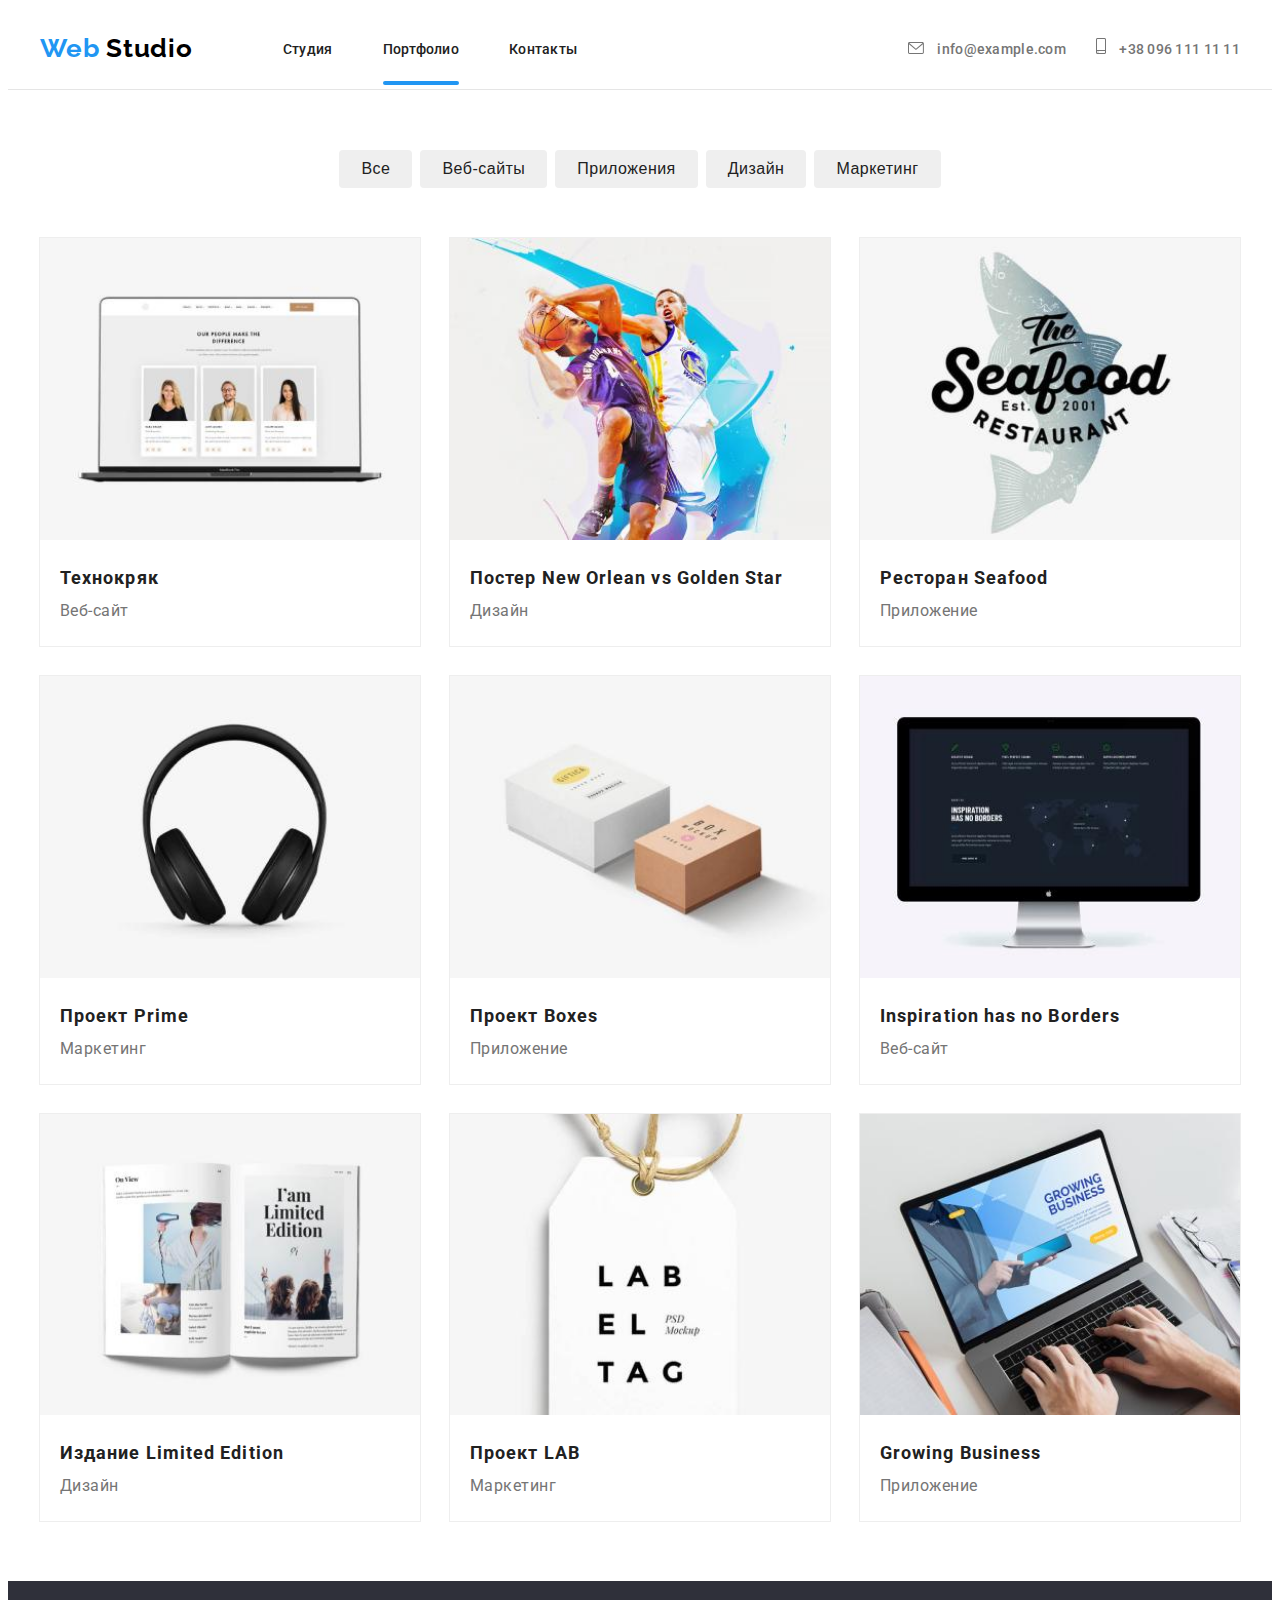
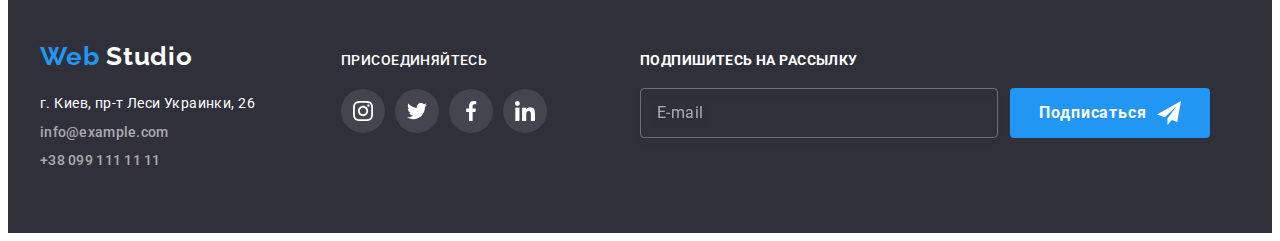
==== portfolio.html @ 74f57199 "start" ====
<!DOCTYPE html>
<html lang="ru">

<head>
    <meta charset="UTF-8">
    <meta http-equiv="X-UA-Compatible" content="IE=edge">
    <meta name="viewport" content="width=device-width, initial-scale=1.0">
    <title>Document</title>
    <link rel="preconnect" href="https://fonts.googleapis.com">
    <link rel="preconnect" href="https://fonts.gstatic.com" crossorigin>
    <link href="https://fonts.googleapis.com/css2?family=Raleway:wght@700&family=Roboto:wght@400;500;700;900&display=swap"
        rel="stylesheet">
    <link rel="stylesheet" href="https://cdnjs.cloudflare.com/ajax/libs/modern-normalize/1.1.0/modern-normalize.min.css"
        integrity="sha512-wpPYUAdjBVSE4KJnH1VR1HeZfpl1ub8YT/NKx4PuQ5NmX2tKuGu6U/JRp5y+Y8XG2tV+wKQpNHVUX03MfMFn9Q=="
        crossorigin="anonymous" referrerpolicy="no-referrer" />
    <link rel="stylesheet" href="./css/portfoliostyles.min.css" />
</head>

<body>
    <header class="header">
        <div class="container header__container">
            <a href="" class="logo header__logo link">
                <span class="header__logo__web">Web</span>
                <span class="header__logo__studio">Studio</span> </a>
        <nav class="header-navigation">
            <ul class="list header-list">
                <li class="header__item"><a class="link header__link" href="./index.html">Студия</a></li>
                <li class="header__item"><a class="link header__link active" href="./portfolio.html">Портфолио</a></li>
                <li class="header__item"><a class="link header__link" href="">Контакты</a></li>
            </ul>
        </nav>
        <div class="header-connect">
        <ul class="header-contacts list">
            <li><a class="header__mail link" href="mailto:info@example.com">
                <svg class="header-contacts__icon" width="16" height="12">
                    <use href="./images/symbol-defs.svg#icon-envelope"></use>
                </svg>
                info@example.com</a></li>
            <li><a class="header__tel link" href="tel:+380961111111">
                <svg class="header-contacts__icon" width="10" height="16">
                    <use href="./images/symbol-defs.svg#icon-smartphone"></use>
                </svg>
                +38 096 111 11 11</a></li>
        </ul></div>

        <!-- <button type="button" class="menu-open-btn" data-menu-open>
                <svg class="menu-open-btn__icon" width="40" height="40">
                    <use href="./images/symbol-defs.svg#icon-menu-open"></use>
                </svg>
            </button>
        
            <div class="mob-menu is-hidden"  data-menu>
                <div class="container">
                    <div class="mob-menu-top">
                        <button type="button" class="menu-close-btn" data-menu-close>
                            <svg class="menu-open-btn__icon" width="40" height="40">
                                <use href="./images/symbol-defs.svg#icon-menu-close"></use>
                            </svg>
                        </button>
                        <ul class="list mob-menu-list">
                            <li class="mob-menu-list__item">
                                <a class="link mob-menu-list__link active" href="./index.html">Студия</a>
                            </li>
                            <li class="mob-menu-list__item">
                                <a class="link mob-menu-list__link" href="./portfolio.html">Портфолио</a>
                            </li>
                            <li class="mob-menu-list__item">
                                <a class="link mob-menu-list__link" href="">Контакты</a>
                            </li>
                        </ul>
                </div>
                <div class="mob-menu-bottom">
                        <ul class="mob-menu__connect list">
                            <li class="mob-menu__connect-list_itemtel">
                                <a class="mob-menu__connect__tel link" href="tel:+380961111111">
                                    +38 096 111 11 11</a></li>
                            <li class="mob-menu__connect-list_itemmail">
                                <a class="mob-menu__connect__mail link" href="mailto:info@devstudio.com">
                                    info@devstudio.com</a></li>
                        </ul>
                    <ul class="list mob-social-list">
                        <li class="mob-social__item">
                            <a class="link mob-social__link" href="" target="_blank" rel="noopener noreferrer">Instagram</a>
                        </li>
                        <li class="mob-social__item">
                            <a class="link mob-social__link" href="" target="_blank" rel="noopener noreferrer">Twitter</a>
                        </li>
                        <li class="mob-social__item">
                            <a class="link mob-social__link" href="" target="_blank" rel="noopener noreferrer">Facebook</a>
                        </li>
                        <li class="mob-social__item">
                            <a class="link mob-social__link" href="" target="_blank" rel="noopener noreferrer">LinkedIn</a>
                        </li>
                    </ul>
                </div>
            </div> -->

        </div>
    </header>

    <main>
        <section class="hero section">
            <div class="container">
            <h1 class="visually-hidden">Портфолио</h1>
                <ul class="btn-list list">
                    <li class="btn-list__item"><button class="hero__btn" type="button">Все</button></li>
                    <li class="btn-list__item"><button class="hero__btn" type="button">Веб-сайты</button></li>
                    <li class="btn-list__item"><button class="hero__btn" type="button">Приложения</button></li>
                    <li class="btn-list__item"><button class="hero__btn" type="button">Дизайн</button></li>
                    <li class="btn-list__item"><button class="hero__btn" type="button">Маркетинг</button></li>
                </ul>
            <h2 class="visually-hidden"> Меню</h2>
                <ul class="menu-list list">
                    <li class="menu__item">
                        <div class="menu__item__wrap">
                            <picture>
                                <source srcset="
                                    ./images/portfolioimg/potfolio-desk_1.jpg     1x,
                                    ./images/portfolioimg/potfolio-desk_1-2x.jpg  2x" media="(min-width: 1200px)" />
                                <source srcset="
                                    ./images/portfolioimg/potfolio-tab_1.jpg     1x,
                                    ./images/portfolioimg/potfolio-tab_1-2x.jpg  2x" media="(min-width: 768px)" />
                                <source srcset="
                                    ./images/portfolioimg/potfolio-mob_1.jpg    1x,
                                    ./images/portfolioimg/potfolio-mob_1-2x.jpg 2x"  media="(min-width: 320px)" />
                                <img src="./images/portfolioimg/potfolio-desk_1.jpg" 
                                alt="Открытая страница сайта на экране ноутбука" />
                            </picture>

                            <p class="menu__item__top-text">
                            Технокряк это современная
                            площадка распространения
                            коронавируса. Компании
                            используют эту платформу для
                            цифровогo шпионажа и атак на
                            защищённые сервера конкурентов.
                            </p>
                        </div>
                        <div class="card-content">
                            <h3 class="menu__title">Технокряк</h3>
                        <p class="menu__text">Веб-сайт</p></div>
                    </li>
                    <li class="menu__item">
                        <div class="menu__item__wrap">
                            <picture>
                                <source srcset="
                                    ./images/portfolioimg/potfolio-desk_2.jpg     1x,
                                    ./images/portfolioimg/potfolio-desk_2-2x.jpg  2x" media="(min-width: 1200px)" />
                                <source srcset="
                                    ./images/portfolioimg/potfolio-tab_2.jpg     1x,
                                    ./images/portfolioimg/potfolio-tab_2-2x.jpg  2x" media="(min-width: 768px)" />
                                <source srcset="
                                ./images/portfolioimg/potfolio-mob_2.jpg    1x,
                                ./images/portfolioimg/potfolio-mob_2-2x.jpg 2x" media="(min-width: 320px)" />
                                <img src="./images/portfolioimg/potfolio-desk_2.jpg" alt="Играющие баскетболисты" />
                            </picture>

                            <p class="menu__item__top-text">
                                Технокряк это современная
                                площадка распространения
                                коронавируса. Компании
                                используют эту платформу для
                                цифровогo шпионажа и атак на
                                защищённые сервера конкурентов.
                            </p>
                        </div>
                        <div class="card-content">
                        <h3 class="menu__title">Постер New Orlean vs Golden Star</h3>
                        <p class="menu__text">Дизайн</p></div>
                    </li>
                    <li class="menu__item">
                        <div class="menu__item__wrap">
                            <picture>
                                <source srcset="
                                    ./images/portfolioimg/potfolio-desk_3.jpg     1x,
                                    ./images/portfolioimg/potfolio-desk_3-2x.jpg  2x" media="(min-width: 1200px)" />
                                <source srcset="
                                    ./images/portfolioimg/potfolio-tab_3.jpg     1x,
                                    ./images/portfolioimg/potfolio-tab_3-2x.jpg  2x" media="(min-width: 768px)" />
                                <source srcset="
                                    ./images/portfolioimg/potfolio-mob_3.jpg    1x,
                                    ./images/portfolioimg/potfolio-mob_3-2x.jpg 2x" media="(min-width: 320px)" />
                                <img src="./images/portfolioimg/potfolio-desk_3.jpg" alt="Логотип ресторана Seafood" />
                            </picture>
                            
                        <p class="menu__item__top-text">
                            Технокряк это современная
                            площадка распространения
                            коронавируса. Компании
                            используют эту платформу для
                            цифровогo шпионажа и атак на
                            защищённые сервера конкурентов.
                        </p>
                        </div>
                        <div class="card-content">
                        <h3 class="menu__title">Ресторан Seafood</h3>
                        <p class="menu__text">Приложение</p></div>
                    </li>
                    <li class="menu__item">
                        <div class="menu__item__wrap">
                            <picture>
                                <source srcset="
                                    ./images/portfolioimg/potfolio-desk_4.jpg     1x,
                                    ./images/portfolioimg/potfolio-desk_4-2x.jpg  2x" media="(min-width: 1200px)" />
                                <source srcset="
                                    ./images/portfolioimg/potfolio-tab_4.jpg     1x,
                                    ./images/portfolioimg/potfolio-tab_4-2x.jpg  2x" media="(min-width: 768px)" />
                                <source srcset="
                                    ./images/portfolioimg/potfolio-mob_4.jpg    1x,
                                    ./images/portfolioimg/potfolio-mob_4-2x.jpg 2x" media="(min-width: 320px)" />
                                <img src="./images/portfolioimg/potfolio-desk_4.jpg" alt="Накладные наушники" />
                            </picture>

                        <p class="menu__item__top-text">
                            Технокряк это современная
                            площадка распространения
                            коронавируса. Компании
                            используют эту платформу для
                            цифровогo шпионажа и атак на
                            защищённые сервера конкурентов.
                        </p>
                        </div>
                        <div class="card-content">
                        <h3 class="menu__title">Проект Prime</h3>
                        <p class="menu__text">Маркетинг</p></div>
                    </li>
                    <li class="menu__item">
                        <div class="menu__item__wrap">
                            <picture>
                                <source srcset="
                                    ./images/portfolioimg/potfolio-desk_5.jpg     1x,
                                    ./images/portfolioimg/potfolio-desk_5-2x.jpg  2x" media="(min-width: 1200px)" />
                                <source srcset="
                                    ./images/portfolioimg/potfolio-tab_5.jpg     1x,
                                    ./images/portfolioimg/potfolio-tab_5-2x.jpg  2x" media="(min-width: 768px)" />
                                <source srcset="
                                    ./images/portfolioimg/potfolio-mob_5.jpg    1x,
                                    ./images/portfolioimg/potfolio-mob_5-2x.jpg 2x" media="(min-width: 320px)" />
                                <img src="./images/portfolioimg/potfolio-desk_5.jpg" alt="Две маленькие картонные коробки" />
                            </picture>

                            <p class="menu__item__top-text">
                                Технокряк это современная
                                площадка распространения
                                коронавируса. Компании
                                используют эту платформу для
                                цифровогo шпионажа и атак на
                                защищённые сервера конкурентов.
                            </p>
                        </div>
                        <div class="card-content">
                        <h3 class="menu__title">Проект Boxes</h3>
                        <p class="menu__text">Приложение</p></div>
                    </li>
                    <li class="menu__item">
                        <div class="menu__item__wrap">
                            <picture>
                                <source srcset="
                                    ./images/portfolioimg/potfolio-desk_6.jpg     1x,
                                    ./images/portfolioimg/potfolio-desk_6-2x.jpg  2x" media="(min-width: 1200px)" />
                                <source srcset="
                                    ./images/portfolioimg/potfolio-tab_6.jpg     1x,
                                    ./images/portfolioimg/potfolio-tab_6-2x.jpg  2x" media="(min-width: 768px)" />
                                <source srcset="
                                    ./images/portfolioimg/potfolio-mob_6.jpg    1x,
                                    ./images/portfolioimg/potfolio-mob_6-2x.jpg 2x" media="(min-width: 320px)" />
                                <img src="./images/portfolioimg/potfolio-desk_6.jpg" alt="Экран монитора" />
                            </picture>

                    <p class="menu__item__top-text">
                        Технокряк это современная
                        площадка распространения
                        коронавируса. Компании
                        используют эту платформу для
                        цифровогo шпионажа и атак на
                        защищённые сервера конкурентов.
                    </p>
                        </div>
                        <div class="card-content">
                        <h3 class="menu__title">Inspiration has no Borders</h3>
                        <p class="menu__text">Веб-сайт</p></div>
                    </li>
                    <li class="menu__item">
                        <div class="menu__item__wrap">
                            <picture>
                                <source srcset="
                                    ./images/portfolioimg/potfolio-desk_7.jpg     1x,
                                    ./images/portfolioimg/potfolio-desk_7-2x.jpg  2x" media="(min-width: 1200px)" />
                                <source srcset="
                                    ./images/portfolioimg/potfolio-tab_7.jpg     1x,
                                    ./images/portfolioimg/potfolio-tab_7-2x.jpg  2x" media="(min-width: 768px)" />
                                <source srcset="
                                    ./images/portfolioimg/potfolio-mob_7.jpg    1x,
                                    ./images/portfolioimg/potfolio-mob_7-2x.jpg 2x" media="(min-width: 320px)" />
                                <img src="./images/portfolioimg/potfolio-desk_7.jpg" alt="Разворот журнала" />
                            </picture>

                        <p class="menu__item__top-text">
                            Технокряк это современная
                            площадка распространения
                            коронавируса. Компании
                            используют эту платформу для
                            цифровогo шпионажа и атак на
                            защищённые сервера конкурентов.
                        </p>
                        </div>
                        <div class="card-content">
                        <h3 class="menu__title">Издание Limited Edition</h3>
                        <p class="menu__text">Дизайн</p></div>
                    </li>
                    <li class="menu__item">
                        <div class="menu__item__wrap">
                            <picture>
                                <source srcset="
                                    ./images/portfolioimg/potfolio-desk_8.jpg     1x,
                                    ./images/portfolioimg/potfolio-desk_8-2x.jpg  2x" media="(min-width: 1200px)" />
                                <source srcset="
                                    ./images/portfolioimg/potfolio-tab_8.jpg     1x,
                                    ./images/portfolioimg/potfolio-tab_8-2x.jpg  2x" media="(min-width: 768px)" />
                                <source srcset="
                                    ./images/portfolioimg/potfolio-mob_8.jpg    1x,
                                    ./images/portfolioimg/potfolio-mob_8-2x.jpg 2x" media="(min-width: 320px)" />
                                <img src="./images/portfolioimg/potfolio-desk_8.jpg" alt="Табличка с лого" />
                            </picture>

                            <p class="menu__item__top-text">
                                Технокряк это современная
                                площадка распространения
                                коронавируса. Компании
                                используют эту платформу для
                                цифровогo шпионажа и атак на
                                защищённые сервера конкурентов.
                            </p>
                        </div>
                        <div class="card-content">
                        <h3 class="menu__title">Проект LAB</h3>
                        <p class="menu__text">Маркетинг</p></div>
                    </li>
                    <li class="menu__item">
                        <div class="menu__item__wrap">
                            <picture>
                                <source srcset="
                                    ./images/portfolioimg/potfolio-desk_9.jpg     1x,
                                    ./images/portfolioimg/potfolio-desk_9-2x.jpg  2x" media="(min-width: 1200px)" />
                                <source srcset="
                                    ./images/portfolioimg/potfolio-tab_9.jpg     1x,
                                    ./images/portfolioimg/potfolio-tab_9-2x.jpg  2x" media="(min-width: 768px)" />
                                <source srcset="
                                    ./images/portfolioimg/potfolio-mob_9.jpg    1x,
                                    ./images/portfolioimg/potfolio-mob_9-2x.jpg 2x" media="(min-width: 320px)" />
                                <img src="./images/portfolioimg/potfolio-desk_9.jpg" alt="Руки человека работающего на ноутбуке" />
                            </picture>

                            <p class="menu__item__top-text">
                                Технокряк это современная
                                площадка распространения
                                коронавируса. Компании
                                используют эту платформу для
                                цифровогo шпионажа и атак на
                                защищённые сервера конкурентов.
                            </p>
                        </div>
                        <div class="card-content">
                        <h3 class="menu__title">Growing Business</h3>
                        <p class="menu__text">Приложение</p></div>
                    </li>
                </ul>
                </div>
        </section>
    </main>

    <footer class="footer">
        <div class="footer__container container">
            <div class="footer-contacts__container">
                <h2 class="visually-hidden">Контакты</h2>
                <a href="" class="footer__logo link">
                    <span class="footer__logo__web">Web</span>
                    <span class="footer__logo__studio">Studio</span> </a>
                <address class="contacts-address">
                    <ul class="footer-list list">
                        <li>
                            <a class="address__link link" href="https://goo.gl/maps/wAJw6rY4cvXXhtLZ8" target="_blank"
                                rel="noopener noreferrer">г. Киев, пр-т Леси Украинки, 26</a>
                        </li>
                        <li>
                            <a class="footer__mail link" href="mailto:info@example.com">info@example.com</a>
                        </li>
                        <li>
                            <a class="footer__tel link" href="tel:+380991111111">+38 099 111 11 11</a>
                        </li>
                    </ul>
                </address>
            </div>
            <div class="footer__follow-us-container">
                <h3 class="follow-us__title">присоединяйтесь</h3>
                <ul class="follow-us-list list">
                    <li class="follow-us__item">
                        <a href="" class="follow-us__link">
                            <svg class="follow-us__icon" width="20" height="20">
                                <use href="./images/symbol-defs.svg#icon-instagram-2"></use>
                            </svg>
                        </a>
                    </li>
                    <li class="follow-us__item">
                        <a href="" class="follow-us__link">
                            <svg class="follow-us__icon" width="20" height="20">
                                <use href="./images/symbol-defs.svg#icon-twitter-1"></use>
                            </svg>
                        </a>
                    </li>
                    <li class="follow-us__item">
                        <a href="" class="follow-us__link">
                            <svg class="follow-us__icon" width="20" height="20">
                                <use href="./images/symbol-defs.svg#icon-facebook-1"></use>
                            </svg>
                        </a>
                    </li>
                    <li class="follow-us__item">
                        <a href="" class="follow-us__link">
                            <svg class="follow-us__icon" width="20" height="20">
                                <use href="./images/symbol-defs.svg#icon-linkedin-1"></use>
                            </svg>
                        </a>
                    </li>
                </ul>
            </div>
                    <div class="footer__subscribe-container">
                        <p class="subscribe-container__title">
                            Подпишитесь на рассылку
                        </p>
                        <form action="#" class="subscribe-form">
                            <input type="email" name="user-email" class="subscribe-form__input" placeholder="E-mail" />
                            <button type="button" class="btn subscribe__button">Подписаться
                                <svg class="subscribe__button__icon" width="24" height="24">
                                    <use href="./images/symbol-defs.svg#icon-icon-send"></use>
                                </svg>
                            </button>
                        </form>
                    </div>
        </div>
    </footer>
    <script src="./js/menu.js"></script>
    </body>
    
    </html>
---- css/portfoliostyles.min.css ----
:root{--first-title-color: #ffffff;--second-title-color: #212121;--third-title-color:#212121;--main-text-color: #212121;--second-text-color: #757575;--header-text-color:#212121;--accent-color: #2196F3}p,h1,h2,h3,h4 h5 h6{margin:0}ul{margin:0;padding:0}img{display:block;width:100%;max-width:100%;height:auto}body{font-family:"Roboto", sans-serif;color:var(--main-text-color)}.list{list-style:none}.link{text-decoration:none}.visually-hidden{position:absolute;white-space:nowrap;width:1px;height:1px;overflow:hidden;border:0;padding:0;clip:rect(0 0 0 0);clip-path:inset(50%);margin:-1px}.container{width:100%;padding-left:15px;padding-right:15px;margin:0 auto}@media screen and (min-width: 480px){.container{width:480px}}@media screen and (min-width: 768px){.container{width:768px}}@media screen and (min-width: 1200px){.container{width:1200px}}.btn{font-family:inherit;font-weight:700;font-size:16px;line-height:1.87;color:#FFFFFF;background-color:#2196F3;letter-spacing:0.06em;min-width:200px;min-height:50px;border:none;border-radius:4px}.btn:hover,.btn:focus{background-color:#188CE8}button{cursor:pointer}.section{padding-top:94px;padding-bottom:94px}.header{padding-top:16px;padding-bottom:16px;border-bottom:1px solid  #E5E5E5}@media screen and (min-width: 1200px){.header{padding-top:25px;padding-bottom:25px}}.header__container{display:flex;align-items:center}.header__logo{font-family:Raleway;font-weight:700;font-size:24px;line-height:1.16;letter-spacing:0.03em;margin-right:88px}@media screen and (min-width: 1200px){.header__logo{font-size:26px;line-height:1.19;margin-right:90px}}.header__logo__web{color:#2196F3}.header__logo__studio{color:#000000}.header-navigation{display:flex;align-items:center}@media screen and (max-width: 767px){.header-navigation{display:none}}.header-list{display:flex}.header__item:not(:last-child){margin-right:50px}.header__link{font-family:Roboto;font-weight:500;font-size:14px;line-height:1.14;letter-spacing:0.02em;color:var(--main-text-color);position:relative;transition:color 250ms cubic-bezier(0.4, 0, 0.2, 1)}.header__link.active::after{content:"";width:100%;height:4px;background-color:var(--accent-color);position:absolute;bottom:-32px;left:0;border-radius:2px}@media screen and (min-width: 768px){.header__link.active::after{bottom:-28px}}.header__link:hover,.header__link:focus{color:var(--accent-color)}.header-connect{display:flex;margin-left:auto}@media screen and (max-width: 767px){.header-connect{display:none}}.header-contacts{align-items:center}@media screen and (min-width: 1200px){.header-contacts{display:flex}}.header__mail{font-weight:500;font-size:14px;line-height:1.14;letter-spacing:0.02em;color:var(--second-text-color);transition:color 250ms cubic-bezier(0.4, 0, 0.2, 1)}.header__mail:hover,.header__mail:focus{color:var(--accent-color)}@media screen and (min-width: 1200px){.header__mail{margin-right:30px}}.header-contacts__icon{margin-right:10px;fill:currentColor;transition:color 250ms cubic-bezier(0.4, 0, 0.2, 1)}.header__tel{font-weight:500;font-size:14px;line-height:1.14;letter-spacing:0.02em;color:var(--second-text-color);transition:color 250ms cubic-bezier(0.4, 0, 0.2, 1)}.header__tel:hover,.header__tel:focus{color:var(--accent-color)}.menu-open-btn{margin-left:auto;margin-top:10px;margin-bottom:10px;cursor:pointer;background-color:#fff;border:none}.menu-open-btn:focus{fill:var(--accent-color)}@media screen and (min-width: 768px){.menu-open-btn{display:none}}.mob-menu{position:fixed;background-color:#ffffff;top:0;left:0;width:100vw;height:100vh;z-index:1;padding-top:10px;padding-bottom:48px;transition:opacity 1000ms, visibility 1000ms}.mob-menu .container{height:100%;display:flex;flex-direction:column;justify-content:space-between;padding-left:40px}.is-hidden{visibility:hidden;opacity:0;pointer-events:none}.menu-close-btn{margin-left:auto;display:block;cursor:pointer;background-color:#fff;border:none}.menu-close-btn:focus{fill:var(--accent-color)}.mob-menu-list__item:not(:last-child){margin-bottom:32px}.mob-menu-list__link{font-family:Roboto;font-style:normal;font-weight:500;font-size:40px;line-height:1.18;letter-spacing:0.02em;color:var(--main-text-color)}.mob-menu-list__link:hover,.mob-menu-list__link:focus{color:var(--accent-color)}.mob-menu__connect__tel{font-family:Roboto;font-weight:500;font-size:34px;line-height:1.18;letter-spacing:0.02em;color:var(--second-text-color);transition:color 250ms cubic-bezier(0.4, 0, 0.2, 1)}.mob-menu__connect__tel:hover,.mob-menu__connect__tel:focus{color:var(--accent-color)}.mob-menu__connect-list_itemtel{margin-bottom:32px}.mob-menu__connect__mail{font-family:Roboto;font-style:normal;font-weight:500;font-size:24px;line-height:1.17;letter-spacing:0.02em;color:var(--second-text-color);transition:color 250ms cubic-bezier(0.4, 0, 0.2, 1)}.mob-menu__connect__mail:hover,.mob-menu__connect__mail:focus{color:var(--accent-color)}.mob-menu__connect-list_itemmail{margin-bottom:64px}.mob-social-list{display:flex}.mob-social__item:not(:last-child){margin-right:20px;border-right:1px solid rgba(33,33,33,0.2);padding:0 10px}.mob-social__link{font-weight:500;font-size:18px;line-height:1.22;letter-spacing:0.02em;color:var(--accent-color)}.hero{padding-top:60px;padding-bottom:60px}.btn-list{display:flex;flex-wrap:wrap}@media screen and (max-width: 767px){.btn-list{margin-bottom:40px;margin-top:-15px}}@media screen and (min-width: 768px){.btn-list{justify-content:center;margin-bottom:30px}}@media screen and (min-width: 1200px){.btn-list{margin-bottom:50px}}@media screen and (max-width: 767px){.btn-list__item{margin-top:15px}}.btn-list__item:not(:last-child){margin-right:8px}.hero__btn{font-weight:500;font-size:16px;line-height:1.62;text-align:center;letter-spacing:0.03em;color:var(--main-text-color);border:none;padding:6px 22px;border-radius:4px;transition-property:color, background-color, box-shadow;transition-duration:250ms;transition-timing-function:cubic-bezier(0.4, 0, 0.2, 1)}.hero__btn:hover,.hero__btn:focus,.hero__btn:active{color:#FFFFFF;background-color:var(--accent-color);box-shadow:0px 3px 1px rgba(0,0,0,0.1),0px 1px 2px rgba(0,0,0,0.08),0px 2px 2px rgba(0,0,0,0.12)}.menu-list{margin-bottom:-30px}@media screen and (min-width: 768px){.menu-list{display:flex;flex-wrap:wrap;margin-left:-30px}}.menu__item{margin-bottom:30px;outline:1px solid #EEEEEE;transition:box-shadow 250ms cubic-bezier(0.4, 0, 0.2, 1)}@media screen and (min-width: 768px){.menu__item{width:calc(100% / 2 - 30px);margin-left:30px}}@media screen and (min-width: 1200px){.menu__item{width:calc(100% / 3 - 30px)}}.menu__item:hover,.menu__item:focus{cursor:pointer;box-shadow:0px 1px 1px rgba(0,0,0,0.12),0px 4px 4px rgba(0,0,0,0.06),1px 4px 6px rgba(0,0,0,0.16)}.menu__item:hover .menu__item__top-text{transform:translateY(0)}.menu__item__wrap{position:relative;overflow:hidden}.menu__item__top-text{position:absolute;top:0;left:0;background-color:rgba(33,150,243,0.9);padding:63px 24px 63px 24px;color:#ffffff;font-size:18px;line-height:1.56;letter-spacing:0.03em;overflow:auto;height:100%;transform:translateY(100%);transition:transform 250ms linear}.card-content{padding:20px}.menu__title{font-weight:bold;font-size:18px;line-height:2;letter-spacing:0.06em;color:var(--main-text-color)}.menu__text{font-weight:normal;font-size:16px;line-height:1.87;letter-spacing:0.03em;color:var(--second-text-color)}.footer{background-color:#2F303A;padding:60px 0px 60px 0px}@media screen and (min-width: 768px){.combining-footer__container{display:flex;justify-content:space-around}}@media screen and (min-width: 1200px){.footer__container{display:flex;align-items:baseline}}@media screen and (max-width: 1199px){.footer-contacts__container{margin-bottom:60px}}.footer__logo{font-family:Raleway;font-weight:700;font-size:24px;line-height:1.16;letter-spacing:0.03em}@media screen and (max-width: 767px){.footer__logo{display:block;text-align:center}}@media screen and (min-width: 1200px){.footer__logo{font-size:26px;line-height:1.19}}.footer__logo__web{color:#2196F3}.footer__logo__studio{color:#FFFFFF}.footer-list{margin-top:20px}@media screen and (max-width: 767px){.footer-list{text-align:center}}@media screen and (min-width: 1200px){.footer-list{width:231px;height:81px}}.address__link{font-style:normal;font-weight:400;font-size:14px;line-height:1.71;letter-spacing:0.03em;color:#FFFFFF;transition:color 250ms cubic-bezier(0.4, 0, 0.2, 1)}.address__link:hover,.address__link:focus{color:var(--accent-color)}.footer__mail{font-weight:500;font-style:normal;font-size:14px;margin-top:9px;margin-bottom:9px;display:block;line-height:1.14;letter-spacing:0.02em;color:rgba(255,255,255,0.6);transition:color 250ms cubic-bezier(0.4, 0, 0.2, 1)}.footer__mail:hover,.footer__mail:focus{color:var(--accent-color)}.footer__tel{font-weight:500;font-style:normal;font-size:14px;line-height:1.14;letter-spacing:0.02em;color:rgba(255,255,255,0.6);transition:color 250ms cubic-bezier(0.4, 0, 0.2, 1)}.footer__tel:hover,.footer__tel:focus{color:var(--accent-color)}@media screen and (max-width: 767px){.footer__follow-us-container{margin-bottom:60px}}@media screen and (min-width: 1200px){.footer__follow-us-container{margin-left:70px}}.follow-us__title{font-weight:500;font-size:14px;line-height:1.14;letter-spacing:0.03em;text-transform:uppercase;color:#FFFFFF;margin-bottom:20px}@media screen and (max-width: 1199px){.follow-us__title{text-align:center}}@media screen and (min-width: 1200px){.follow-us__title{text-align:left}}.follow-us-list{display:flex;justify-content:center}.follow-us__item{width:44px;height:44px}.follow-us__item+.follow-us__item{margin-left:10px}.follow-us__link{width:100%;height:100%;background-color:rgba(255,255,255,0.1);border-radius:50%;display:flex;align-items:center;justify-content:center;color:#ffffff;transition:background-color 250ms cubic-bezier(0.4, 0, 0.2, 1)}.follow-us__link:hover,.follow-us__link:focus{background-color:var(--accent-color)}.follow-us__icon{fill:currentColor}@media screen and (min-width: 1200px){.footer__subscribe-container{margin-left:93px}}.subscribe-container__title{font-weight:700;font-size:14px;line-height:1.15;letter-spacing:0.03em;text-transform:uppercase;color:#FFFFFF;margin-bottom:20px}@media screen and (max-width: 1199px){.subscribe-container__title{text-align:center}}@media screen and (min-width: 1200px){.subscribe-form{display:flex}}.subscribe-form{text-align:center}.subscribe-form__input{width:358px;height:50px;border:1px solid rgba(33,33,33,0.2);border-radius:4px;padding-left:16px;outline:none;color:var(--second-text-color);background-color:transparent;border:1px solid rgba(255,255,255,0.3);box-sizing:border-box;filter:drop-shadow(0px 4px 4px rgba(0,0,0,0.15))}@media screen and (max-width: 1199px){.subscribe-form__input{margin-bottom:20px}}.subscribe-form__input::placeholder{font-family:Roboto;font-style:normal;font-weight:400;font-size:16px;line-height:1.25;display:flex;align-items:center;letter-spacing:0.03em;color:rgba(255,255,255,0.6)}.subscribe__button{display:flex;justify-content:center;align-items:center;transition:background-color 250ms cubic-bezier(0.4, 0, 0.2, 1)}@media screen and (max-width: 1199px){.subscribe__button{position:relative;margin:0 auto}}@media screen and (min-width: 1200px){.subscribe__button{margin-left:12px}}.subscribe__button__icon{margin-left:10px}
/*# sourceMappingURL=portfoliostyles.min.css.map */
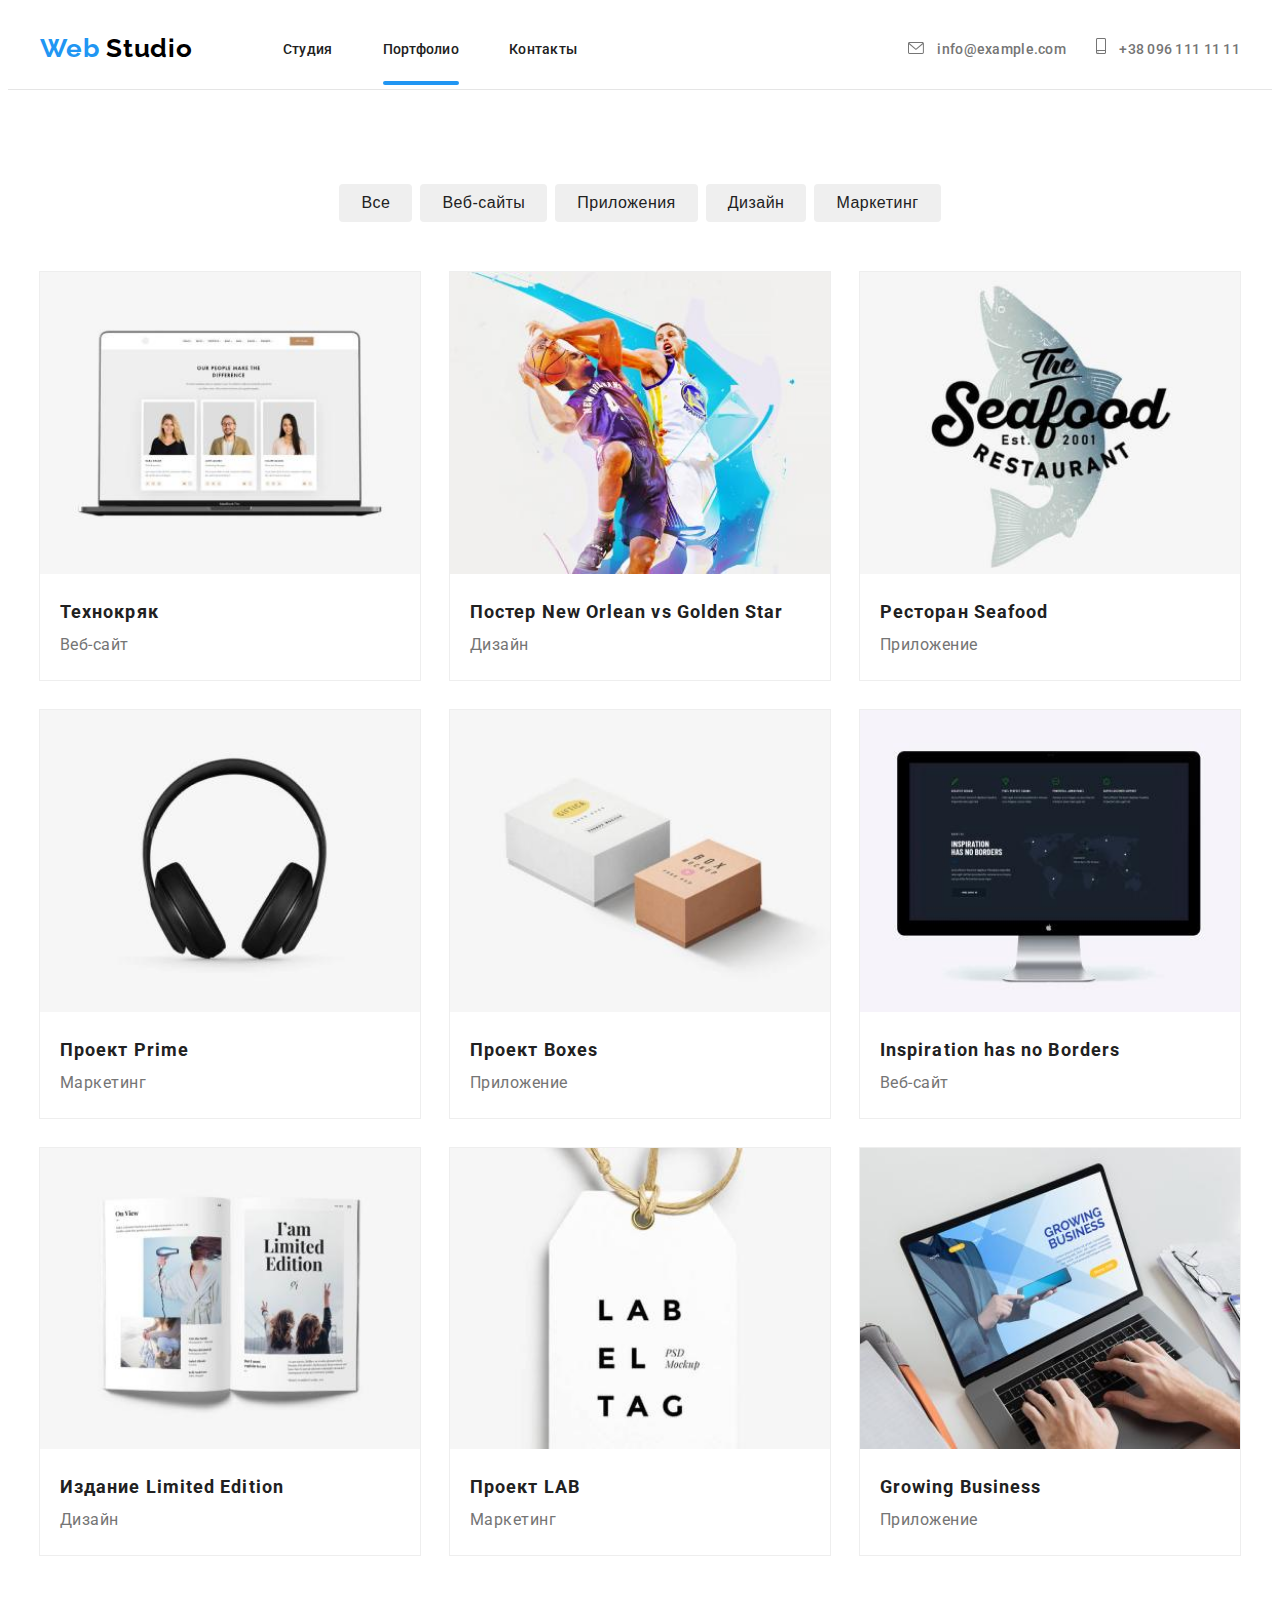
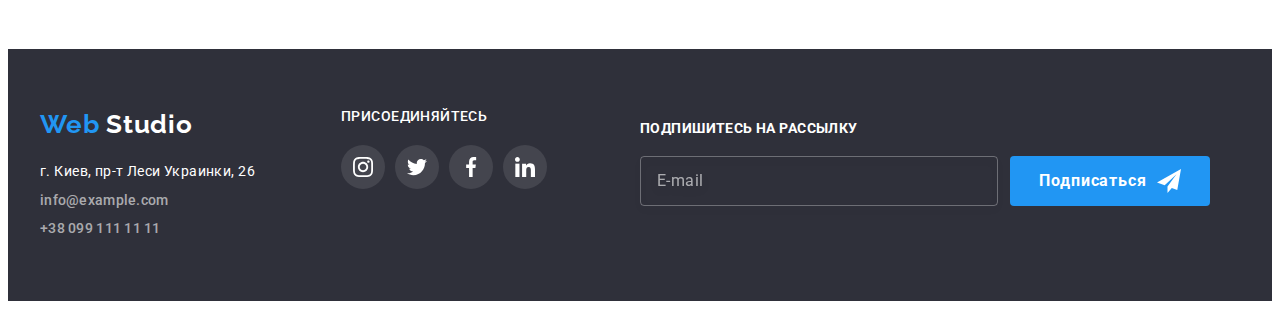
==== commit ae36cfd1: "vers1" ====
--- a/portfolio.html
+++ b/portfolio.html
@@ -43,7 +43,7 @@
                 +38 096 111 11 11</a></li>
         </ul></div>
 
-        <!-- <button type="button" class="menu-open-btn" data-menu-open>
+        <button type="button" class="menu-open-btn" data-menu-open>
                 <svg class="menu-open-btn__icon" width="40" height="40">
                     <use href="./images/symbol-defs.svg#icon-menu-open"></use>
                 </svg>
@@ -93,7 +93,7 @@
                         </li>
                     </ul>
                 </div>
-            </div> -->
+            </div>
 
         </div>
     </header>
@@ -371,6 +371,7 @@
 
     <footer class="footer">
         <div class="footer__container container">
+            <div class="combining-footer__container">
             <div class="footer-contacts__container">
                 <h2 class="visually-hidden">Контакты</h2>
                 <a href="" class="footer__logo link">
@@ -423,6 +424,7 @@
                         </a>
                     </li>
                 </ul>
+            </div>
             </div>
                     <div class="footer__subscribe-container">
                         <p class="subscribe-container__title">
--- a/css/portfoliostyles.min.css
+++ b/css/portfoliostyles.min.css
@@ -1,2 +1,2 @@
-:root{--first-title-color: #ffffff;--second-title-color: #212121;--third-title-color:#212121;--main-text-color: #212121;--second-text-color: #757575;--header-text-color:#212121;--accent-color: #2196F3}p,h1,h2,h3,h4 h5 h6{margin:0}ul{margin:0;padding:0}img{display:block;width:100%;max-width:100%;height:auto}body{font-family:"Roboto", sans-serif;color:var(--main-text-color)}.list{list-style:none}.link{text-decoration:none}.visually-hidden{position:absolute;white-space:nowrap;width:1px;height:1px;overflow:hidden;border:0;padding:0;clip:rect(0 0 0 0);clip-path:inset(50%);margin:-1px}.container{width:100%;padding-left:15px;padding-right:15px;margin:0 auto}@media screen and (min-width: 480px){.container{width:480px}}@media screen and (min-width: 768px){.container{width:768px}}@media screen and (min-width: 1200px){.container{width:1200px}}.btn{font-family:inherit;font-weight:700;font-size:16px;line-height:1.87;color:#FFFFFF;background-color:#2196F3;letter-spacing:0.06em;min-width:200px;min-height:50px;border:none;border-radius:4px}.btn:hover,.btn:focus{background-color:#188CE8}button{cursor:pointer}.section{padding-top:94px;padding-bottom:94px}.header{padding-top:16px;padding-bottom:16px;border-bottom:1px solid  #E5E5E5}@media screen and (min-width: 1200px){.header{padding-top:25px;padding-bottom:25px}}.header__container{display:flex;align-items:center}.header__logo{font-family:Raleway;font-weight:700;font-size:24px;line-height:1.16;letter-spacing:0.03em;margin-right:88px}@media screen and (min-width: 1200px){.header__logo{font-size:26px;line-height:1.19;margin-right:90px}}.header__logo__web{color:#2196F3}.header__logo__studio{color:#000000}.header-navigation{display:flex;align-items:center}@media screen and (max-width: 767px){.header-navigation{display:none}}.header-list{display:flex}.header__item:not(:last-child){margin-right:50px}.header__link{font-family:Roboto;font-weight:500;font-size:14px;line-height:1.14;letter-spacing:0.02em;color:var(--main-text-color);position:relative;transition:color 250ms cubic-bezier(0.4, 0, 0.2, 1)}.header__link.active::after{content:"";width:100%;height:4px;background-color:var(--accent-color);position:absolute;bottom:-32px;left:0;border-radius:2px}@media screen and (min-width: 768px){.header__link.active::after{bottom:-28px}}.header__link:hover,.header__link:focus{color:var(--accent-color)}.header-connect{display:flex;margin-left:auto}@media screen and (max-width: 767px){.header-connect{display:none}}.header-contacts{align-items:center}@media screen and (min-width: 1200px){.header-contacts{display:flex}}.header__mail{font-weight:500;font-size:14px;line-height:1.14;letter-spacing:0.02em;color:var(--second-text-color);transition:color 250ms cubic-bezier(0.4, 0, 0.2, 1)}.header__mail:hover,.header__mail:focus{color:var(--accent-color)}@media screen and (min-width: 1200px){.header__mail{margin-right:30px}}.header-contacts__icon{margin-right:10px;fill:currentColor;transition:color 250ms cubic-bezier(0.4, 0, 0.2, 1)}.header__tel{font-weight:500;font-size:14px;line-height:1.14;letter-spacing:0.02em;color:var(--second-text-color);transition:color 250ms cubic-bezier(0.4, 0, 0.2, 1)}.header__tel:hover,.header__tel:focus{color:var(--accent-color)}.menu-open-btn{margin-left:auto;margin-top:10px;margin-bottom:10px;cursor:pointer;background-color:#fff;border:none}.menu-open-btn:focus{fill:var(--accent-color)}@media screen and (min-width: 768px){.menu-open-btn{display:none}}.mob-menu{position:fixed;background-color:#ffffff;top:0;left:0;width:100vw;height:100vh;z-index:1;padding-top:10px;padding-bottom:48px;transition:opacity 1000ms, visibility 1000ms}.mob-menu .container{height:100%;display:flex;flex-direction:column;justify-content:space-between;padding-left:40px}.is-hidden{visibility:hidden;opacity:0;pointer-events:none}.menu-close-btn{margin-left:auto;display:block;cursor:pointer;background-color:#fff;border:none}.menu-close-btn:focus{fill:var(--accent-color)}.mob-menu-list__item:not(:last-child){margin-bottom:32px}.mob-menu-list__link{font-family:Roboto;font-style:normal;font-weight:500;font-size:40px;line-height:1.18;letter-spacing:0.02em;color:var(--main-text-color)}.mob-menu-list__link:hover,.mob-menu-list__link:focus{color:var(--accent-color)}.mob-menu__connect__tel{font-family:Roboto;font-weight:500;font-size:34px;line-height:1.18;letter-spacing:0.02em;color:var(--second-text-color);transition:color 250ms cubic-bezier(0.4, 0, 0.2, 1)}.mob-menu__connect__tel:hover,.mob-menu__connect__tel:focus{color:var(--accent-color)}.mob-menu__connect-list_itemtel{margin-bottom:32px}.mob-menu__connect__mail{font-family:Roboto;font-style:normal;font-weight:500;font-size:24px;line-height:1.17;letter-spacing:0.02em;color:var(--second-text-color);transition:color 250ms cubic-bezier(0.4, 0, 0.2, 1)}.mob-menu__connect__mail:hover,.mob-menu__connect__mail:focus{color:var(--accent-color)}.mob-menu__connect-list_itemmail{margin-bottom:64px}.mob-social-list{display:flex}.mob-social__item:not(:last-child){margin-right:20px;border-right:1px solid rgba(33,33,33,0.2);padding:0 10px}.mob-social__link{font-weight:500;font-size:18px;line-height:1.22;letter-spacing:0.02em;color:var(--accent-color)}.hero{padding-top:60px;padding-bottom:60px}.btn-list{display:flex;flex-wrap:wrap}@media screen and (max-width: 767px){.btn-list{margin-bottom:40px;margin-top:-15px}}@media screen and (min-width: 768px){.btn-list{justify-content:center;margin-bottom:30px}}@media screen and (min-width: 1200px){.btn-list{margin-bottom:50px}}@media screen and (max-width: 767px){.btn-list__item{margin-top:15px}}.btn-list__item:not(:last-child){margin-right:8px}.hero__btn{font-weight:500;font-size:16px;line-height:1.62;text-align:center;letter-spacing:0.03em;color:var(--main-text-color);border:none;padding:6px 22px;border-radius:4px;transition-property:color, background-color, box-shadow;transition-duration:250ms;transition-timing-function:cubic-bezier(0.4, 0, 0.2, 1)}.hero__btn:hover,.hero__btn:focus,.hero__btn:active{color:#FFFFFF;background-color:var(--accent-color);box-shadow:0px 3px 1px rgba(0,0,0,0.1),0px 1px 2px rgba(0,0,0,0.08),0px 2px 2px rgba(0,0,0,0.12)}.menu-list{margin-bottom:-30px}@media screen and (min-width: 768px){.menu-list{display:flex;flex-wrap:wrap;margin-left:-30px}}.menu__item{margin-bottom:30px;outline:1px solid #EEEEEE;transition:box-shadow 250ms cubic-bezier(0.4, 0, 0.2, 1)}@media screen and (min-width: 768px){.menu__item{width:calc(100% / 2 - 30px);margin-left:30px}}@media screen and (min-width: 1200px){.menu__item{width:calc(100% / 3 - 30px)}}.menu__item:hover,.menu__item:focus{cursor:pointer;box-shadow:0px 1px 1px rgba(0,0,0,0.12),0px 4px 4px rgba(0,0,0,0.06),1px 4px 6px rgba(0,0,0,0.16)}.menu__item:hover .menu__item__top-text{transform:translateY(0)}.menu__item__wrap{position:relative;overflow:hidden}.menu__item__top-text{position:absolute;top:0;left:0;background-color:rgba(33,150,243,0.9);padding:63px 24px 63px 24px;color:#ffffff;font-size:18px;line-height:1.56;letter-spacing:0.03em;overflow:auto;height:100%;transform:translateY(100%);transition:transform 250ms linear}.card-content{padding:20px}.menu__title{font-weight:bold;font-size:18px;line-height:2;letter-spacing:0.06em;color:var(--main-text-color)}.menu__text{font-weight:normal;font-size:16px;line-height:1.87;letter-spacing:0.03em;color:var(--second-text-color)}.footer{background-color:#2F303A;padding:60px 0px 60px 0px}@media screen and (min-width: 768px){.combining-footer__container{display:flex;justify-content:space-around}}@media screen and (min-width: 1200px){.footer__container{display:flex;align-items:baseline}}@media screen and (max-width: 1199px){.footer-contacts__container{margin-bottom:60px}}.footer__logo{font-family:Raleway;font-weight:700;font-size:24px;line-height:1.16;letter-spacing:0.03em}@media screen and (max-width: 767px){.footer__logo{display:block;text-align:center}}@media screen and (min-width: 1200px){.footer__logo{font-size:26px;line-height:1.19}}.footer__logo__web{color:#2196F3}.footer__logo__studio{color:#FFFFFF}.footer-list{margin-top:20px}@media screen and (max-width: 767px){.footer-list{text-align:center}}@media screen and (min-width: 1200px){.footer-list{width:231px;height:81px}}.address__link{font-style:normal;font-weight:400;font-size:14px;line-height:1.71;letter-spacing:0.03em;color:#FFFFFF;transition:color 250ms cubic-bezier(0.4, 0, 0.2, 1)}.address__link:hover,.address__link:focus{color:var(--accent-color)}.footer__mail{font-weight:500;font-style:normal;font-size:14px;margin-top:9px;margin-bottom:9px;display:block;line-height:1.14;letter-spacing:0.02em;color:rgba(255,255,255,0.6);transition:color 250ms cubic-bezier(0.4, 0, 0.2, 1)}.footer__mail:hover,.footer__mail:focus{color:var(--accent-color)}.footer__tel{font-weight:500;font-style:normal;font-size:14px;line-height:1.14;letter-spacing:0.02em;color:rgba(255,255,255,0.6);transition:color 250ms cubic-bezier(0.4, 0, 0.2, 1)}.footer__tel:hover,.footer__tel:focus{color:var(--accent-color)}@media screen and (max-width: 767px){.footer__follow-us-container{margin-bottom:60px}}@media screen and (min-width: 1200px){.footer__follow-us-container{margin-left:70px}}.follow-us__title{font-weight:500;font-size:14px;line-height:1.14;letter-spacing:0.03em;text-transform:uppercase;color:#FFFFFF;margin-bottom:20px}@media screen and (max-width: 1199px){.follow-us__title{text-align:center}}@media screen and (min-width: 1200px){.follow-us__title{text-align:left}}.follow-us-list{display:flex;justify-content:center}.follow-us__item{width:44px;height:44px}.follow-us__item+.follow-us__item{margin-left:10px}.follow-us__link{width:100%;height:100%;background-color:rgba(255,255,255,0.1);border-radius:50%;display:flex;align-items:center;justify-content:center;color:#ffffff;transition:background-color 250ms cubic-bezier(0.4, 0, 0.2, 1)}.follow-us__link:hover,.follow-us__link:focus{background-color:var(--accent-color)}.follow-us__icon{fill:currentColor}@media screen and (min-width: 1200px){.footer__subscribe-container{margin-left:93px}}.subscribe-container__title{font-weight:700;font-size:14px;line-height:1.15;letter-spacing:0.03em;text-transform:uppercase;color:#FFFFFF;margin-bottom:20px}@media screen and (max-width: 1199px){.subscribe-container__title{text-align:center}}@media screen and (min-width: 1200px){.subscribe-form{display:flex}}.subscribe-form{text-align:center}.subscribe-form__input{width:358px;height:50px;border:1px solid rgba(33,33,33,0.2);border-radius:4px;padding-left:16px;outline:none;color:var(--second-text-color);background-color:transparent;border:1px solid rgba(255,255,255,0.3);box-sizing:border-box;filter:drop-shadow(0px 4px 4px rgba(0,0,0,0.15))}@media screen and (max-width: 1199px){.subscribe-form__input{margin-bottom:20px}}.subscribe-form__input::placeholder{font-family:Roboto;font-style:normal;font-weight:400;font-size:16px;line-height:1.25;display:flex;align-items:center;letter-spacing:0.03em;color:rgba(255,255,255,0.6)}.subscribe__button{display:flex;justify-content:center;align-items:center;transition:background-color 250ms cubic-bezier(0.4, 0, 0.2, 1)}@media screen and (max-width: 1199px){.subscribe__button{position:relative;margin:0 auto}}@media screen and (min-width: 1200px){.subscribe__button{margin-left:12px}}.subscribe__button__icon{margin-left:10px}
+:root{--first-title-color: #ffffff;--second-title-color: #212121;--third-title-color:#212121;--main-text-color: #212121;--second-text-color: #757575;--header-text-color:#212121;--accent-color: #2196F3}p,h1,h2,h3,h4 h5 h6{margin:0}ul{margin:0;padding:0}img{display:block;width:100%;max-width:100%;height:auto}body{font-family:"Roboto", sans-serif;color:var(--main-text-color)}.list{list-style:none}.link{text-decoration:none}.visually-hidden{position:absolute;white-space:nowrap;width:1px;height:1px;overflow:hidden;border:0;padding:0;clip:rect(0 0 0 0);clip-path:inset(50%);margin:-1px}.container{width:100%;padding-left:15px;padding-right:15px;margin:0 auto}@media screen and (min-width: 480px){.container{width:480px}}@media screen and (min-width: 768px){.container{width:768px}}@media screen and (min-width: 1200px){.container{width:1200px}}.btn{font-family:inherit;font-weight:700;font-size:16px;line-height:1.87;color:#FFFFFF;background-color:#2196F3;letter-spacing:0.06em;min-width:200px;min-height:50px;border:none;border-radius:4px}.btn:hover,.btn:focus{background-color:#188CE8}button{cursor:pointer}.section{padding-top:94px;padding-bottom:94px}.header{padding-top:16px;padding-bottom:16px;border-bottom:1px solid  #E5E5E5}@media screen and (min-width: 1200px){.header{padding-top:25px;padding-bottom:25px}}.header__container{display:flex;align-items:center}.header__logo{font-family:Raleway;font-weight:700;font-size:24px;line-height:1.16;letter-spacing:0.03em;margin-right:88px}@media screen and (min-width: 1200px){.header__logo{font-size:26px;line-height:1.19;margin-right:90px}}.header__logo__web{color:#2196F3}.header__logo__studio{color:#000000}.header-navigation{display:flex;align-items:center}@media screen and (max-width: 767px){.header-navigation{display:none}}.header-list{display:flex}.header__item:not(:last-child){margin-right:50px}.header__link{font-family:Roboto;font-weight:500;font-size:14px;line-height:1.14;letter-spacing:0.02em;color:var(--main-text-color);position:relative;transition:color 250ms cubic-bezier(0.4, 0, 0.2, 1)}.header__link.active::after{content:"";width:100%;height:4px;background-color:var(--accent-color);position:absolute;bottom:-32px;left:0;border-radius:2px}@media screen and (min-width: 768px){.header__link.active::after{bottom:-28px}}.header__link:hover,.header__link:focus{color:var(--accent-color)}.header-connect{display:flex;margin-left:auto}@media screen and (max-width: 767px){.header-connect{display:none}}.header-contacts{align-items:center}@media screen and (min-width: 1200px){.header-contacts{display:flex}}.header__mail{font-weight:500;font-size:14px;line-height:1.14;letter-spacing:0.02em;color:var(--second-text-color);transition:color 250ms cubic-bezier(0.4, 0, 0.2, 1)}.header__mail:hover,.header__mail:focus{color:var(--accent-color)}@media screen and (min-width: 1200px){.header__mail{margin-right:30px}}.header-contacts__icon{margin-right:10px;fill:currentColor;transition:color 250ms cubic-bezier(0.4, 0, 0.2, 1)}.header__tel{font-weight:500;font-size:14px;line-height:1.14;letter-spacing:0.02em;color:var(--second-text-color);transition:color 250ms cubic-bezier(0.4, 0, 0.2, 1)}.header__tel:hover,.header__tel:focus{color:var(--accent-color)}.menu-open-btn{margin-left:auto;cursor:pointer;background-color:#fff;border:none}.menu-open-btn:focus{fill:var(--accent-color)}@media screen and (min-width: 768px){.menu-open-btn{display:none}}.mob-menu{position:fixed;background-color:#ffffff;top:0;left:0;width:100vw;height:100vh;z-index:1;padding-top:10px;padding-bottom:48px;transition:opacity 1000ms, visibility 1000ms}.mob-menu .container{height:100%;display:flex;flex-direction:column;justify-content:space-between;padding-left:40px}.is-hidden{visibility:hidden;opacity:0;pointer-events:none}.menu-close-btn{margin-left:auto;display:block;cursor:pointer;background-color:#fff;border:none}.menu-close-btn:focus{fill:var(--accent-color)}.mob-menu-list__item:not(:last-child){margin-bottom:32px}.mob-menu-list__link{font-family:Roboto;font-style:normal;font-weight:500;font-size:40px;line-height:1.18;letter-spacing:0.02em;color:var(--main-text-color)}.mob-menu-list__link:hover,.mob-menu-list__link:focus{color:var(--accent-color)}.mob-menu__connect__tel{font-family:Roboto;font-weight:500;font-size:34px;line-height:1.18;letter-spacing:0.02em;color:var(--second-text-color);transition:color 250ms cubic-bezier(0.4, 0, 0.2, 1)}.mob-menu__connect__tel:hover,.mob-menu__connect__tel:focus{color:var(--accent-color)}.mob-menu__connect-list_itemtel{margin-bottom:32px}.mob-menu__connect__mail{font-family:Roboto;font-style:normal;font-weight:500;font-size:24px;line-height:1.17;letter-spacing:0.02em;color:var(--second-text-color);transition:color 250ms cubic-bezier(0.4, 0, 0.2, 1)}.mob-menu__connect__mail:hover,.mob-menu__connect__mail:focus{color:var(--accent-color)}.mob-menu__connect-list_itemmail{margin-bottom:64px}.mob-social-list{display:flex}.mob-social__item:not(:last-child){margin-right:20px;border-right:1px solid rgba(33,33,33,0.2);padding:0 10px}.mob-social__link{font-weight:500;font-size:18px;line-height:1.22;letter-spacing:0.02em;color:var(--accent-color)}@media screen and (max-width: 1199px){.hero{padding-top:60px;padding-bottom:60px}}.btn-list{display:flex;flex-wrap:wrap}@media screen and (max-width: 767px){.btn-list{margin-bottom:40px;margin-top:-15px}}@media screen and (min-width: 768px){.btn-list{justify-content:center;margin-bottom:30px}}@media screen and (min-width: 1200px){.btn-list{margin-bottom:50px}}@media screen and (max-width: 767px){.btn-list__item{margin-top:15px}}.btn-list__item:not(:last-child){margin-right:8px}.hero__btn{font-weight:500;font-size:16px;line-height:1.62;text-align:center;letter-spacing:0.03em;color:var(--main-text-color);border:none;padding:6px 22px;border-radius:4px;transition-property:color, background-color, box-shadow;transition-duration:250ms;transition-timing-function:cubic-bezier(0.4, 0, 0.2, 1)}.hero__btn:hover,.hero__btn:focus,.hero__btn:active{color:#FFFFFF;background-color:var(--accent-color);box-shadow:0px 3px 1px rgba(0,0,0,0.1),0px 1px 2px rgba(0,0,0,0.08),0px 2px 2px rgba(0,0,0,0.12)}.menu-list{margin-bottom:-30px}@media screen and (min-width: 768px){.menu-list{display:flex;flex-wrap:wrap;margin-left:-30px}}.menu__item{margin-bottom:30px;outline:1px solid #EEEEEE;transition:box-shadow 250ms cubic-bezier(0.4, 0, 0.2, 1)}@media screen and (min-width: 768px){.menu__item{width:calc(100% / 2 - 30px);margin-left:30px}}@media screen and (min-width: 1200px){.menu__item{width:calc(100% / 3 - 30px)}}.menu__item:hover,.menu__item:focus{cursor:pointer;box-shadow:0px 1px 1px rgba(0,0,0,0.12),0px 4px 4px rgba(0,0,0,0.06),1px 4px 6px rgba(0,0,0,0.16)}.menu__item:hover .menu__item__top-text{transform:translateY(0)}.menu__item__wrap{position:relative;overflow:hidden}.menu__item__top-text{position:absolute;top:0;left:0;background-color:rgba(33,150,243,0.9);padding:63px 24px 63px 24px;color:#ffffff;font-size:18px;line-height:1.56;letter-spacing:0.03em;overflow:auto;height:100%;transform:translateY(100%);transition:transform 250ms linear}.card-content{padding:20px}.menu__title{font-weight:bold;font-size:18px;line-height:2;letter-spacing:0.06em;color:var(--main-text-color)}.menu__text{font-weight:normal;font-size:16px;line-height:1.87;letter-spacing:0.03em;color:var(--second-text-color)}.footer{background-color:#2F303A;padding:60px 0px 60px 0px}@media screen and (min-width: 768px){.combining-footer__container{display:flex;justify-content:space-around}}@media screen and (min-width: 1200px){.footer__container{display:flex;align-items:baseline}}@media screen and (max-width: 1199px){.footer-contacts__container{margin-bottom:60px}}.footer__logo{font-family:Raleway;font-weight:700;font-size:24px;line-height:1.16;letter-spacing:0.03em}@media screen and (max-width: 1199px){.footer__logo{display:block;text-align:center}}@media screen and (min-width: 1200px){.footer__logo{font-size:26px;line-height:1.19}}.footer__logo__web{color:#2196F3}.footer__logo__studio{color:#FFFFFF}.footer-list{margin-top:20px}@media screen and (max-width: 1199px){.footer-list{text-align:center}}@media screen and (min-width: 1200px){.footer-list{width:231px;height:81px}}.address__link{font-style:normal;font-weight:400;font-size:14px;line-height:1.71;letter-spacing:0.03em;color:#FFFFFF;transition:color 250ms cubic-bezier(0.4, 0, 0.2, 1)}.address__link:hover,.address__link:focus{color:var(--accent-color)}.footer__mail{font-weight:500;font-style:normal;font-size:14px;margin-top:9px;margin-bottom:9px;display:block;line-height:1.14;letter-spacing:0.02em;color:rgba(255,255,255,0.6);transition:color 250ms cubic-bezier(0.4, 0, 0.2, 1)}.footer__mail:hover,.footer__mail:focus{color:var(--accent-color)}.footer__tel{font-weight:500;font-style:normal;font-size:14px;line-height:1.14;letter-spacing:0.02em;color:rgba(255,255,255,0.6);transition:color 250ms cubic-bezier(0.4, 0, 0.2, 1)}.footer__tel:hover,.footer__tel:focus{color:var(--accent-color)}@media screen and (max-width: 767px){.footer__follow-us-container{margin-bottom:60px}}@media screen and (min-width: 1200px){.footer__follow-us-container{margin-left:70px}}.follow-us__title{font-weight:500;font-size:14px;line-height:1.14;letter-spacing:0.03em;text-transform:uppercase;color:#FFFFFF;margin-bottom:20px}@media screen and (max-width: 1199px){.follow-us__title{text-align:center}}@media screen and (min-width: 1200px){.follow-us__title{text-align:left}}.follow-us-list{display:flex;justify-content:center}.follow-us__item{width:44px;height:44px}.follow-us__item+.follow-us__item{margin-left:10px}.follow-us__link{width:100%;height:100%;background-color:rgba(255,255,255,0.1);border-radius:50%;display:flex;align-items:center;justify-content:center;color:#ffffff;transition:background-color 250ms cubic-bezier(0.4, 0, 0.2, 1)}.follow-us__link:hover,.follow-us__link:focus{background-color:var(--accent-color)}.follow-us__icon{fill:currentColor}@media screen and (min-width: 1200px){.footer__subscribe-container{margin-left:93px}}.subscribe-container__title{font-weight:700;font-size:14px;line-height:1.15;letter-spacing:0.03em;text-transform:uppercase;color:#FFFFFF;margin-bottom:20px}@media screen and (max-width: 1199px){.subscribe-container__title{text-align:center}}@media screen and (min-width: 1200px){.subscribe-form{display:flex}}.subscribe-form{text-align:center}.subscribe-form__input{width:358px;height:50px;border:1px solid rgba(33,33,33,0.2);border-radius:4px;padding-left:16px;outline:none;color:var(--second-text-color);background-color:transparent;border:1px solid rgba(255,255,255,0.3);box-sizing:border-box;filter:drop-shadow(0px 4px 4px rgba(0,0,0,0.15))}@media screen and (max-width: 1199px){.subscribe-form__input{margin-bottom:20px}}.subscribe-form__input::placeholder{font-family:Roboto;font-style:normal;font-weight:400;font-size:16px;line-height:1.25;display:flex;align-items:center;letter-spacing:0.03em;color:rgba(255,255,255,0.6)}.subscribe__button{display:flex;justify-content:center;align-items:center;transition:background-color 250ms cubic-bezier(0.4, 0, 0.2, 1)}@media screen and (max-width: 1199px){.subscribe__button{position:relative;margin:0 auto}}@media screen and (min-width: 1200px){.subscribe__button{margin-left:12px}}.subscribe__button__icon{margin-left:10px}
 /*# sourceMappingURL=portfoliostyles.min.css.map */